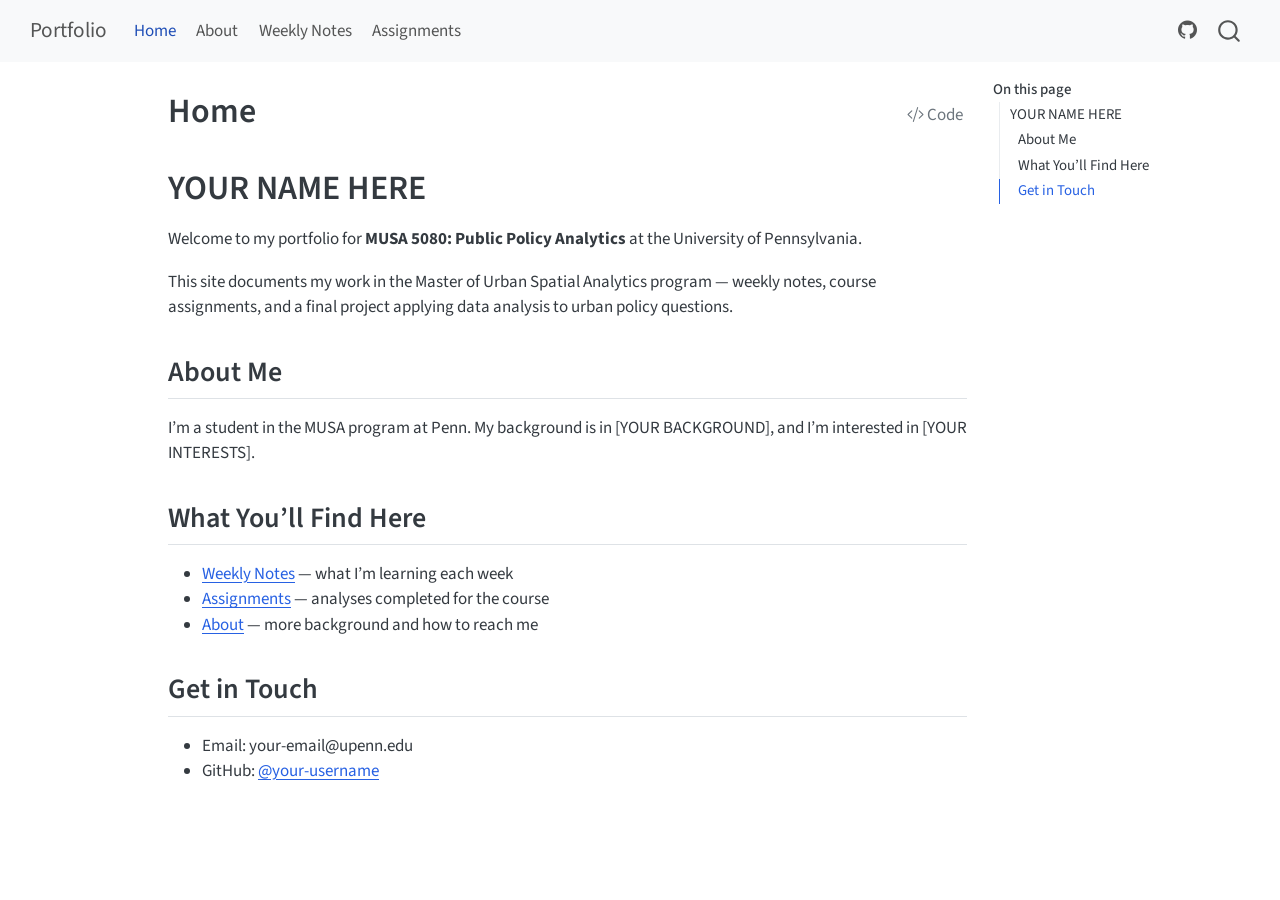
==== docs/index.html @ 6384d020 "Initial commit" ====
<!DOCTYPE html>
<html xmlns="http://www.w3.org/1999/xhtml" lang="en" xml:lang="en"><head>

<meta charset="utf-8">
<meta name="generator" content="quarto-1.6.42">

<meta name="viewport" content="width=device-width, initial-scale=1.0, user-scalable=yes">


<title>Home – YOUR NAME HERE - MUSA 5080 Portfolio</title>
<style>
code{white-space: pre-wrap;}
span.smallcaps{font-variant: small-caps;}
div.columns{display: flex; gap: min(4vw, 1.5em);}
div.column{flex: auto; overflow-x: auto;}
div.hanging-indent{margin-left: 1.5em; text-indent: -1.5em;}
ul.task-list{list-style: none;}
ul.task-list li input[type="checkbox"] {
  width: 0.8em;
  margin: 0 0.8em 0.2em -1em; /* quarto-specific, see https://github.com/quarto-dev/quarto-cli/issues/4556 */ 
  vertical-align: middle;
}
/* CSS for syntax highlighting */
pre > code.sourceCode { white-space: pre; position: relative; }
pre > code.sourceCode > span { line-height: 1.25; }
pre > code.sourceCode > span:empty { height: 1.2em; }
.sourceCode { overflow: visible; }
code.sourceCode > span { color: inherit; text-decoration: inherit; }
div.sourceCode { margin: 1em 0; }
pre.sourceCode { margin: 0; }
@media screen {
div.sourceCode { overflow: auto; }
}
@media print {
pre > code.sourceCode { white-space: pre-wrap; }
pre > code.sourceCode > span { display: inline-block; text-indent: -5em; padding-left: 5em; }
}
pre.numberSource code
  { counter-reset: source-line 0; }
pre.numberSource code > span
  { position: relative; left: -4em; counter-increment: source-line; }
pre.numberSource code > span > a:first-child::before
  { content: counter(source-line);
    position: relative; left: -1em; text-align: right; vertical-align: baseline;
    border: none; display: inline-block;
    -webkit-touch-callout: none; -webkit-user-select: none;
    -khtml-user-select: none; -moz-user-select: none;
    -ms-user-select: none; user-select: none;
    padding: 0 4px; width: 4em;
  }
pre.numberSource { margin-left: 3em;  padding-left: 4px; }
div.sourceCode
  {   }
@media screen {
pre > code.sourceCode > span > a:first-child::before { text-decoration: underline; }
}
</style>


<script src="site_libs/quarto-nav/quarto-nav.js"></script>
<script src="site_libs/quarto-nav/headroom.min.js"></script>
<script src="site_libs/clipboard/clipboard.min.js"></script>
<script src="site_libs/quarto-search/autocomplete.umd.js"></script>
<script src="site_libs/quarto-search/fuse.min.js"></script>
<script src="site_libs/quarto-search/quarto-search.js"></script>
<meta name="quarto:offset" content="./">
<script src="site_libs/quarto-html/quarto.js"></script>
<script src="site_libs/quarto-html/popper.min.js"></script>
<script src="site_libs/quarto-html/tippy.umd.min.js"></script>
<script src="site_libs/quarto-html/anchor.min.js"></script>
<link href="site_libs/quarto-html/tippy.css" rel="stylesheet">
<link href="site_libs/quarto-html/quarto-syntax-highlighting-2f5df379a58b258e96c21c0638c20c03.css" rel="stylesheet" id="quarto-text-highlighting-styles">
<script src="site_libs/bootstrap/bootstrap.min.js"></script>
<link href="site_libs/bootstrap/bootstrap-icons.css" rel="stylesheet">
<link href="site_libs/bootstrap/bootstrap-6bd9cfa162949bde0a231f530c97869d.min.css" rel="stylesheet" append-hash="true" id="quarto-bootstrap" data-mode="light">
<script id="quarto-search-options" type="application/json">{
  "location": "navbar",
  "copy-button": false,
  "collapse-after": 3,
  "panel-placement": "end",
  "type": "overlay",
  "limit": 50,
  "keyboard-shortcut": [
    "f",
    "/",
    "s"
  ],
  "show-item-context": false,
  "language": {
    "search-no-results-text": "No results",
    "search-matching-documents-text": "matching documents",
    "search-copy-link-title": "Copy link to search",
    "search-hide-matches-text": "Hide additional matches",
    "search-more-match-text": "more match in this document",
    "search-more-matches-text": "more matches in this document",
    "search-clear-button-title": "Clear",
    "search-text-placeholder": "",
    "search-detached-cancel-button-title": "Cancel",
    "search-submit-button-title": "Submit",
    "search-label": "Search"
  }
}</script>


</head>

<body class="nav-fixed">

<div id="quarto-search-results"></div>
  <header id="quarto-header" class="headroom fixed-top">
    <nav class="navbar navbar-expand-lg " data-bs-theme="dark">
      <div class="navbar-container container-fluid">
      <div class="navbar-brand-container mx-auto">
    <a class="navbar-brand" href="./index.html">
    <span class="navbar-title">Portfolio</span>
    </a>
  </div>
            <div id="quarto-search" class="" title="Search"></div>
          <button class="navbar-toggler" type="button" data-bs-toggle="collapse" data-bs-target="#navbarCollapse" aria-controls="navbarCollapse" role="menu" aria-expanded="false" aria-label="Toggle navigation" onclick="if (window.quartoToggleHeadroom) { window.quartoToggleHeadroom(); }">
  <span class="navbar-toggler-icon"></span>
</button>
          <div class="collapse navbar-collapse" id="navbarCollapse">
            <ul class="navbar-nav navbar-nav-scroll me-auto">
  <li class="nav-item">
    <a class="nav-link active" href="./index.html" aria-current="page"> 
<span class="menu-text">Home</span></a>
  </li>  
  <li class="nav-item">
    <a class="nav-link" href="./about.html"> 
<span class="menu-text">About</span></a>
  </li>  
  <li class="nav-item">
    <a class="nav-link" href="./weekly-notes/index.html"> 
<span class="menu-text">Weekly Notes</span></a>
  </li>  
  <li class="nav-item">
    <a class="nav-link" href="./assignments/index.html"> 
<span class="menu-text">Assignments</span></a>
  </li>  
</ul>
            <ul class="navbar-nav navbar-nav-scroll ms-auto">
  <li class="nav-item compact">
    <a class="nav-link" href="https://github.com/YOUR-USERNAME-HERE/MUSA-5080-portfolio"> <i class="bi bi-github" role="img">
</i> 
<span class="menu-text"></span></a>
  </li>  
</ul>
          </div> <!-- /navcollapse -->
            <div class="quarto-navbar-tools">
</div>
      </div> <!-- /container-fluid -->
    </nav>
</header>
<!-- content -->
<div id="quarto-content" class="quarto-container page-columns page-rows-contents page-layout-article page-navbar">
<!-- sidebar -->
<!-- margin-sidebar -->
    <div id="quarto-margin-sidebar" class="sidebar margin-sidebar">
        <nav id="TOC" role="doc-toc" class="toc-active">
    <h2 id="toc-title">On this page</h2>
   
  <ul>
  <li><a href="#welcome" id="toc-welcome" class="nav-link active" data-scroll-target="#welcome">YOUR NAME HERE</a>
  <ul class="collapse">
  <li><a href="#about-me" id="toc-about-me" class="nav-link" data-scroll-target="#about-me">About Me</a></li>
  <li><a href="#what-youll-find-here" id="toc-what-youll-find-here" class="nav-link" data-scroll-target="#what-youll-find-here">What You’ll Find Here</a></li>
  <li><a href="#get-in-touch" id="toc-get-in-touch" class="nav-link" data-scroll-target="#get-in-touch">Get in Touch</a></li>
  </ul></li>
  </ul>
</nav>
    </div>
<!-- main -->
<main class="content" id="quarto-document-content">

<header id="title-block-header" class="quarto-title-block default">
<div class="quarto-title">
<div class="quarto-title-block"><div><h1 class="title">Home</h1><button type="button" class="btn code-tools-button" id="quarto-code-tools-source"><i class="bi"></i> Code</button></div></div>
</div>



<div class="quarto-title-meta">

    
  
    
  </div>
  


</header>


<section id="welcome" class="level1">
<h1>YOUR NAME HERE</h1>
<!-- CHANGE THIS: replace with your own name above -->
<p>Welcome to my portfolio for <strong>MUSA 5080: Public Policy Analytics</strong> at the University of Pennsylvania.</p>
<p>This site documents my work in the Master of Urban Spatial Analytics program — weekly notes, course assignments, and a final project applying data analysis to urban policy questions.</p>
<section id="about-me" class="level2">
<h2 class="anchored" data-anchor-id="about-me">About Me</h2>
<!-- CHANGE THIS: two or three sentences about yourself -->
<p>I’m a student in the MUSA program at Penn. My background is in [YOUR BACKGROUND], and I’m interested in [YOUR INTERESTS].</p>
</section>
<section id="what-youll-find-here" class="level2">
<h2 class="anchored" data-anchor-id="what-youll-find-here">What You’ll Find Here</h2>
<ul>
<li><strong><a href="./weekly-notes/index.html">Weekly Notes</a></strong> — what I’m learning each week</li>
<li><strong><a href="./assignments/index.html">Assignments</a></strong> — analyses completed for the course</li>
<li><strong><a href="./about.html">About</a></strong> — more background and how to reach me</li>
</ul>
</section>
<section id="get-in-touch" class="level2">
<h2 class="anchored" data-anchor-id="get-in-touch">Get in Touch</h2>
<!-- CHANGE THIS -->
<ul>
<li>Email: your-email@upenn.edu</li>
<li>GitHub: <a href="https://github.com/your-username"><span class="citation" data-cites="your-username">@your-username</span></a></li>
</ul>


<!-- -->

</section>
</section>

</main> <!-- /main -->
<script id="quarto-html-after-body" type="application/javascript">
window.document.addEventListener("DOMContentLoaded", function (event) {
  const toggleBodyColorMode = (bsSheetEl) => {
    const mode = bsSheetEl.getAttribute("data-mode");
    const bodyEl = window.document.querySelector("body");
    if (mode === "dark") {
      bodyEl.classList.add("quarto-dark");
      bodyEl.classList.remove("quarto-light");
    } else {
      bodyEl.classList.add("quarto-light");
      bodyEl.classList.remove("quarto-dark");
    }
  }
  const toggleBodyColorPrimary = () => {
    const bsSheetEl = window.document.querySelector("link#quarto-bootstrap");
    if (bsSheetEl) {
      toggleBodyColorMode(bsSheetEl);
    }
  }
  toggleBodyColorPrimary();  
  const icon = "";
  const anchorJS = new window.AnchorJS();
  anchorJS.options = {
    placement: 'right',
    icon: icon
  };
  anchorJS.add('.anchored');
  const isCodeAnnotation = (el) => {
    for (const clz of el.classList) {
      if (clz.startsWith('code-annotation-')) {                     
        return true;
      }
    }
    return false;
  }
  const onCopySuccess = function(e) {
    // button target
    const button = e.trigger;
    // don't keep focus
    button.blur();
    // flash "checked"
    button.classList.add('code-copy-button-checked');
    var currentTitle = button.getAttribute("title");
    button.setAttribute("title", "Copied!");
    let tooltip;
    if (window.bootstrap) {
      button.setAttribute("data-bs-toggle", "tooltip");
      button.setAttribute("data-bs-placement", "left");
      button.setAttribute("data-bs-title", "Copied!");
      tooltip = new bootstrap.Tooltip(button, 
        { trigger: "manual", 
          customClass: "code-copy-button-tooltip",
          offset: [0, -8]});
      tooltip.show();    
    }
    setTimeout(function() {
      if (tooltip) {
        tooltip.hide();
        button.removeAttribute("data-bs-title");
        button.removeAttribute("data-bs-toggle");
        button.removeAttribute("data-bs-placement");
      }
      button.setAttribute("title", currentTitle);
      button.classList.remove('code-copy-button-checked');
    }, 1000);
    // clear code selection
    e.clearSelection();
  }
  const getTextToCopy = function(trigger) {
      const codeEl = trigger.previousElementSibling.cloneNode(true);
      for (const childEl of codeEl.children) {
        if (isCodeAnnotation(childEl)) {
          childEl.remove();
        }
      }
      return codeEl.innerText;
  }
  const clipboard = new window.ClipboardJS('.code-copy-button:not([data-in-quarto-modal])', {
    text: getTextToCopy
  });
  clipboard.on('success', onCopySuccess);
  if (window.document.getElementById('quarto-embedded-source-code-modal')) {
    const clipboardModal = new window.ClipboardJS('.code-copy-button[data-in-quarto-modal]', {
      text: getTextToCopy,
      container: window.document.getElementById('quarto-embedded-source-code-modal')
    });
    clipboardModal.on('success', onCopySuccess);
  }
  const viewSource = window.document.getElementById('quarto-view-source') ||
                     window.document.getElementById('quarto-code-tools-source');
  if (viewSource) {
    const sourceUrl = viewSource.getAttribute("data-quarto-source-url");
    viewSource.addEventListener("click", function(e) {
      if (sourceUrl) {
        // rstudio viewer pane
        if (/\bcapabilities=\b/.test(window.location)) {
          window.open(sourceUrl);
        } else {
          window.location.href = sourceUrl;
        }
      } else {
        const modal = new bootstrap.Modal(document.getElementById('quarto-embedded-source-code-modal'));
        modal.show();
      }
      return false;
    });
  }
  function toggleCodeHandler(show) {
    return function(e) {
      const detailsSrc = window.document.querySelectorAll(".cell > details > .sourceCode");
      for (let i=0; i<detailsSrc.length; i++) {
        const details = detailsSrc[i].parentElement;
        if (show) {
          details.open = true;
        } else {
          details.removeAttribute("open");
        }
      }
      const cellCodeDivs = window.document.querySelectorAll(".cell > .sourceCode");
      const fromCls = show ? "hidden" : "unhidden";
      const toCls = show ? "unhidden" : "hidden";
      for (let i=0; i<cellCodeDivs.length; i++) {
        const codeDiv = cellCodeDivs[i];
        if (codeDiv.classList.contains(fromCls)) {
          codeDiv.classList.remove(fromCls);
          codeDiv.classList.add(toCls);
        } 
      }
      return false;
    }
  }
  const hideAllCode = window.document.getElementById("quarto-hide-all-code");
  if (hideAllCode) {
    hideAllCode.addEventListener("click", toggleCodeHandler(false));
  }
  const showAllCode = window.document.getElementById("quarto-show-all-code");
  if (showAllCode) {
    showAllCode.addEventListener("click", toggleCodeHandler(true));
  }
    var localhostRegex = new RegExp(/^(?:http|https):\/\/localhost\:?[0-9]*\//);
    var mailtoRegex = new RegExp(/^mailto:/);
      var filterRegex = new RegExp('/' + window.location.host + '/');
    var isInternal = (href) => {
        return filterRegex.test(href) || localhostRegex.test(href) || mailtoRegex.test(href);
    }
    // Inspect non-navigation links and adorn them if external
 	var links = window.document.querySelectorAll('a[href]:not(.nav-link):not(.navbar-brand):not(.toc-action):not(.sidebar-link):not(.sidebar-item-toggle):not(.pagination-link):not(.no-external):not([aria-hidden]):not(.dropdown-item):not(.quarto-navigation-tool):not(.about-link)');
    for (var i=0; i<links.length; i++) {
      const link = links[i];
      if (!isInternal(link.href)) {
        // undo the damage that might have been done by quarto-nav.js in the case of
        // links that we want to consider external
        if (link.dataset.originalHref !== undefined) {
          link.href = link.dataset.originalHref;
        }
      }
    }
  function tippyHover(el, contentFn, onTriggerFn, onUntriggerFn) {
    const config = {
      allowHTML: true,
      maxWidth: 500,
      delay: 100,
      arrow: false,
      appendTo: function(el) {
          return el.parentElement;
      },
      interactive: true,
      interactiveBorder: 10,
      theme: 'quarto',
      placement: 'bottom-start',
    };
    if (contentFn) {
      config.content = contentFn;
    }
    if (onTriggerFn) {
      config.onTrigger = onTriggerFn;
    }
    if (onUntriggerFn) {
      config.onUntrigger = onUntriggerFn;
    }
    window.tippy(el, config); 
  }
  const noterefs = window.document.querySelectorAll('a[role="doc-noteref"]');
  for (var i=0; i<noterefs.length; i++) {
    const ref = noterefs[i];
    tippyHover(ref, function() {
      // use id or data attribute instead here
      let href = ref.getAttribute('data-footnote-href') || ref.getAttribute('href');
      try { href = new URL(href).hash; } catch {}
      const id = href.replace(/^#\/?/, "");
      const note = window.document.getElementById(id);
      if (note) {
        return note.innerHTML;
      } else {
        return "";
      }
    });
  }
  const xrefs = window.document.querySelectorAll('a.quarto-xref');
  const processXRef = (id, note) => {
    // Strip column container classes
    const stripColumnClz = (el) => {
      el.classList.remove("page-full", "page-columns");
      if (el.children) {
        for (const child of el.children) {
          stripColumnClz(child);
        }
      }
    }
    stripColumnClz(note)
    if (id === null || id.startsWith('sec-')) {
      // Special case sections, only their first couple elements
      const container = document.createElement("div");
      if (note.children && note.children.length > 2) {
        container.appendChild(note.children[0].cloneNode(true));
        for (let i = 1; i < note.children.length; i++) {
          const child = note.children[i];
          if (child.tagName === "P" && child.innerText === "") {
            continue;
          } else {
            container.appendChild(child.cloneNode(true));
            break;
          }
        }
        if (window.Quarto?.typesetMath) {
          window.Quarto.typesetMath(container);
        }
        return container.innerHTML
      } else {
        if (window.Quarto?.typesetMath) {
          window.Quarto.typesetMath(note);
        }
        return note.innerHTML;
      }
    } else {
      // Remove any anchor links if they are present
      const anchorLink = note.querySelector('a.anchorjs-link');
      if (anchorLink) {
        anchorLink.remove();
      }
      if (window.Quarto?.typesetMath) {
        window.Quarto.typesetMath(note);
      }
      if (note.classList.contains("callout")) {
        return note.outerHTML;
      } else {
        return note.innerHTML;
      }
    }
  }
  for (var i=0; i<xrefs.length; i++) {
    const xref = xrefs[i];
    tippyHover(xref, undefined, function(instance) {
      instance.disable();
      let url = xref.getAttribute('href');
      let hash = undefined; 
      if (url.startsWith('#')) {
        hash = url;
      } else {
        try { hash = new URL(url).hash; } catch {}
      }
      if (hash) {
        const id = hash.replace(/^#\/?/, "");
        const note = window.document.getElementById(id);
        if (note !== null) {
          try {
            const html = processXRef(id, note.cloneNode(true));
            instance.setContent(html);
          } finally {
            instance.enable();
            instance.show();
          }
        } else {
          // See if we can fetch this
          fetch(url.split('#')[0])
          .then(res => res.text())
          .then(html => {
            const parser = new DOMParser();
            const htmlDoc = parser.parseFromString(html, "text/html");
            const note = htmlDoc.getElementById(id);
            if (note !== null) {
              const html = processXRef(id, note);
              instance.setContent(html);
            } 
          }).finally(() => {
            instance.enable();
            instance.show();
          });
        }
      } else {
        // See if we can fetch a full url (with no hash to target)
        // This is a special case and we should probably do some content thinning / targeting
        fetch(url)
        .then(res => res.text())
        .then(html => {
          const parser = new DOMParser();
          const htmlDoc = parser.parseFromString(html, "text/html");
          const note = htmlDoc.querySelector('main.content');
          if (note !== null) {
            // This should only happen for chapter cross references
            // (since there is no id in the URL)
            // remove the first header
            if (note.children.length > 0 && note.children[0].tagName === "HEADER") {
              note.children[0].remove();
            }
            const html = processXRef(null, note);
            instance.setContent(html);
          } 
        }).finally(() => {
          instance.enable();
          instance.show();
        });
      }
    }, function(instance) {
    });
  }
      let selectedAnnoteEl;
      const selectorForAnnotation = ( cell, annotation) => {
        let cellAttr = 'data-code-cell="' + cell + '"';
        let lineAttr = 'data-code-annotation="' +  annotation + '"';
        const selector = 'span[' + cellAttr + '][' + lineAttr + ']';
        return selector;
      }
      const selectCodeLines = (annoteEl) => {
        const doc = window.document;
        const targetCell = annoteEl.getAttribute("data-target-cell");
        const targetAnnotation = annoteEl.getAttribute("data-target-annotation");
        const annoteSpan = window.document.querySelector(selectorForAnnotation(targetCell, targetAnnotation));
        const lines = annoteSpan.getAttribute("data-code-lines").split(",");
        const lineIds = lines.map((line) => {
          return targetCell + "-" + line;
        })
        let top = null;
        let height = null;
        let parent = null;
        if (lineIds.length > 0) {
            //compute the position of the single el (top and bottom and make a div)
            const el = window.document.getElementById(lineIds[0]);
            top = el.offsetTop;
            height = el.offsetHeight;
            parent = el.parentElement.parentElement;
          if (lineIds.length > 1) {
            const lastEl = window.document.getElementById(lineIds[lineIds.length - 1]);
            const bottom = lastEl.offsetTop + lastEl.offsetHeight;
            height = bottom - top;
          }
          if (top !== null && height !== null && parent !== null) {
            // cook up a div (if necessary) and position it 
            let div = window.document.getElementById("code-annotation-line-highlight");
            if (div === null) {
              div = window.document.createElement("div");
              div.setAttribute("id", "code-annotation-line-highlight");
              div.style.position = 'absolute';
              parent.appendChild(div);
            }
            div.style.top = top - 2 + "px";
            div.style.height = height + 4 + "px";
            div.style.left = 0;
            let gutterDiv = window.document.getElementById("code-annotation-line-highlight-gutter");
            if (gutterDiv === null) {
              gutterDiv = window.document.createElement("div");
              gutterDiv.setAttribute("id", "code-annotation-line-highlight-gutter");
              gutterDiv.style.position = 'absolute';
              const codeCell = window.document.getElementById(targetCell);
              const gutter = codeCell.querySelector('.code-annotation-gutter');
              gutter.appendChild(gutterDiv);
            }
            gutterDiv.style.top = top - 2 + "px";
            gutterDiv.style.height = height + 4 + "px";
          }
          selectedAnnoteEl = annoteEl;
        }
      };
      const unselectCodeLines = () => {
        const elementsIds = ["code-annotation-line-highlight", "code-annotation-line-highlight-gutter"];
        elementsIds.forEach((elId) => {
          const div = window.document.getElementById(elId);
          if (div) {
            div.remove();
          }
        });
        selectedAnnoteEl = undefined;
      };
        // Handle positioning of the toggle
    window.addEventListener(
      "resize",
      throttle(() => {
        elRect = undefined;
        if (selectedAnnoteEl) {
          selectCodeLines(selectedAnnoteEl);
        }
      }, 10)
    );
    function throttle(fn, ms) {
    let throttle = false;
    let timer;
      return (...args) => {
        if(!throttle) { // first call gets through
            fn.apply(this, args);
            throttle = true;
        } else { // all the others get throttled
            if(timer) clearTimeout(timer); // cancel #2
            timer = setTimeout(() => {
              fn.apply(this, args);
              timer = throttle = false;
            }, ms);
        }
      };
    }
      // Attach click handler to the DT
      const annoteDls = window.document.querySelectorAll('dt[data-target-cell]');
      for (const annoteDlNode of annoteDls) {
        annoteDlNode.addEventListener('click', (event) => {
          const clickedEl = event.target;
          if (clickedEl !== selectedAnnoteEl) {
            unselectCodeLines();
            const activeEl = window.document.querySelector('dt[data-target-cell].code-annotation-active');
            if (activeEl) {
              activeEl.classList.remove('code-annotation-active');
            }
            selectCodeLines(clickedEl);
            clickedEl.classList.add('code-annotation-active');
          } else {
            // Unselect the line
            unselectCodeLines();
            clickedEl.classList.remove('code-annotation-active');
          }
        });
      }
  const findCites = (el) => {
    const parentEl = el.parentElement;
    if (parentEl) {
      const cites = parentEl.dataset.cites;
      if (cites) {
        return {
          el,
          cites: cites.split(' ')
        };
      } else {
        return findCites(el.parentElement)
      }
    } else {
      return undefined;
    }
  };
  var bibliorefs = window.document.querySelectorAll('a[role="doc-biblioref"]');
  for (var i=0; i<bibliorefs.length; i++) {
    const ref = bibliorefs[i];
    const citeInfo = findCites(ref);
    if (citeInfo) {
      tippyHover(citeInfo.el, function() {
        var popup = window.document.createElement('div');
        citeInfo.cites.forEach(function(cite) {
          var citeDiv = window.document.createElement('div');
          citeDiv.classList.add('hanging-indent');
          citeDiv.classList.add('csl-entry');
          var biblioDiv = window.document.getElementById('ref-' + cite);
          if (biblioDiv) {
            citeDiv.innerHTML = biblioDiv.innerHTML;
          }
          popup.appendChild(citeDiv);
        });
        return popup.innerHTML;
      });
    }
  }
});
</script><div class="modal fade" id="quarto-embedded-source-code-modal" tabindex="-1" aria-labelledby="quarto-embedded-source-code-modal-label" aria-hidden="true"><div class="modal-dialog modal-dialog-scrollable"><div class="modal-content"><div class="modal-header"><h5 class="modal-title" id="quarto-embedded-source-code-modal-label">Source Code</h5><button class="btn-close" data-bs-dismiss="modal"></button></div><div class="modal-body"><div class="">
<div class="sourceCode" id="cb1" data-shortcodes="false"><pre class="sourceCode markdown code-with-copy"><code class="sourceCode markdown"><span id="cb1-1"><a href="#cb1-1" aria-hidden="true" tabindex="-1"></a><span class="co">---</span></span>
<span id="cb1-2"><a href="#cb1-2" aria-hidden="true" tabindex="-1"></a><span class="an">title:</span><span class="co"> "Home"</span></span>
<span id="cb1-3"><a href="#cb1-3" aria-hidden="true" tabindex="-1"></a><span class="co">---</span></span>
<span id="cb1-4"><a href="#cb1-4" aria-hidden="true" tabindex="-1"></a></span>
<span id="cb1-5"><a href="#cb1-5" aria-hidden="true" tabindex="-1"></a><span class="fu"># YOUR NAME HERE {#welcome}</span></span>
<span id="cb1-6"><a href="#cb1-6" aria-hidden="true" tabindex="-1"></a></span>
<span id="cb1-7"><a href="#cb1-7" aria-hidden="true" tabindex="-1"></a><span class="co">&lt;!-- CHANGE THIS: replace with your own name above --&gt;</span></span>
<span id="cb1-8"><a href="#cb1-8" aria-hidden="true" tabindex="-1"></a></span>
<span id="cb1-9"><a href="#cb1-9" aria-hidden="true" tabindex="-1"></a>Welcome to my portfolio for **MUSA 5080: Public Policy Analytics** at the</span>
<span id="cb1-10"><a href="#cb1-10" aria-hidden="true" tabindex="-1"></a>University of Pennsylvania.</span>
<span id="cb1-11"><a href="#cb1-11" aria-hidden="true" tabindex="-1"></a></span>
<span id="cb1-12"><a href="#cb1-12" aria-hidden="true" tabindex="-1"></a>This site documents my work in the Master of Urban Spatial Analytics program —</span>
<span id="cb1-13"><a href="#cb1-13" aria-hidden="true" tabindex="-1"></a>weekly notes, course assignments, and a final project applying data analysis to</span>
<span id="cb1-14"><a href="#cb1-14" aria-hidden="true" tabindex="-1"></a>urban policy questions.</span>
<span id="cb1-15"><a href="#cb1-15" aria-hidden="true" tabindex="-1"></a></span>
<span id="cb1-16"><a href="#cb1-16" aria-hidden="true" tabindex="-1"></a><span class="fu">## About Me</span></span>
<span id="cb1-17"><a href="#cb1-17" aria-hidden="true" tabindex="-1"></a></span>
<span id="cb1-18"><a href="#cb1-18" aria-hidden="true" tabindex="-1"></a><span class="co">&lt;!-- CHANGE THIS: two or three sentences about yourself --&gt;</span></span>
<span id="cb1-19"><a href="#cb1-19" aria-hidden="true" tabindex="-1"></a></span>
<span id="cb1-20"><a href="#cb1-20" aria-hidden="true" tabindex="-1"></a>I'm a student in the MUSA program at Penn. My background is in</span>
<span id="cb1-21"><a href="#cb1-21" aria-hidden="true" tabindex="-1"></a><span class="co">[</span><span class="ot">YOUR BACKGROUND</span><span class="co">]</span>, and I'm interested in <span class="co">[</span><span class="ot">YOUR INTERESTS</span><span class="co">]</span>.</span>
<span id="cb1-22"><a href="#cb1-22" aria-hidden="true" tabindex="-1"></a></span>
<span id="cb1-23"><a href="#cb1-23" aria-hidden="true" tabindex="-1"></a><span class="fu">## What You'll Find Here</span></span>
<span id="cb1-24"><a href="#cb1-24" aria-hidden="true" tabindex="-1"></a></span>
<span id="cb1-25"><a href="#cb1-25" aria-hidden="true" tabindex="-1"></a><span class="ss">- </span>**[Weekly Notes](weekly-notes/index.qmd)** — what I'm learning each week</span>
<span id="cb1-26"><a href="#cb1-26" aria-hidden="true" tabindex="-1"></a><span class="ss">- </span>**[Assignments](assignments/index.qmd)** — analyses completed for the course</span>
<span id="cb1-27"><a href="#cb1-27" aria-hidden="true" tabindex="-1"></a><span class="ss">- </span>**[About](about.qmd)** — more background and how to reach me</span>
<span id="cb1-28"><a href="#cb1-28" aria-hidden="true" tabindex="-1"></a></span>
<span id="cb1-29"><a href="#cb1-29" aria-hidden="true" tabindex="-1"></a><span class="fu">## Get in Touch</span></span>
<span id="cb1-30"><a href="#cb1-30" aria-hidden="true" tabindex="-1"></a></span>
<span id="cb1-31"><a href="#cb1-31" aria-hidden="true" tabindex="-1"></a><span class="co">&lt;!-- CHANGE THIS --&gt;</span></span>
<span id="cb1-32"><a href="#cb1-32" aria-hidden="true" tabindex="-1"></a></span>
<span id="cb1-33"><a href="#cb1-33" aria-hidden="true" tabindex="-1"></a><span class="ss">- </span>Email: your-email@upenn.edu</span>
<span id="cb1-34"><a href="#cb1-34" aria-hidden="true" tabindex="-1"></a><span class="ss">- </span>GitHub: <span class="co">[</span><span class="ot">@your-username</span><span class="co">](https://github.com/your-username)</span></span></code><button title="Copy to Clipboard" class="code-copy-button" data-in-quarto-modal=""><i class="bi"></i></button></pre></div>
</div></div></div></div></div>
</div> <!-- /content -->




</body></html>
---- docs/site_libs/quarto-html/tippy.css ----
.tippy-box[data-animation=fade][data-state=hidden]{opacity:0}[data-tippy-root]{max-width:calc(100vw - 10px)}.tippy-box{position:relative;background-color:#333;color:#fff;border-radius:4px;font-size:14px;line-height:1.4;white-space:normal;outline:0;transition-property:transform,visibility,opacity}.tippy-box[data-placement^=top]>.tippy-arrow{bottom:0}.tippy-box[data-placement^=top]>.tippy-arrow:before{bottom:-7px;left:0;border-width:8px 8px 0;border-top-color:initial;transform-origin:center top}.tippy-box[data-placement^=bottom]>.tippy-arrow{top:0}.tippy-box[data-placement^=bottom]>.tippy-arrow:before{top:-7px;left:0;border-width:0 8px 8px;border-bottom-color:initial;transform-origin:center bottom}.tippy-box[data-placement^=left]>.tippy-arrow{right:0}.tippy-box[data-placement^=left]>.tippy-arrow:before{border-width:8px 0 8px 8px;border-left-color:initial;right:-7px;transform-origin:center left}.tippy-box[data-placement^=right]>.tippy-arrow{left:0}.tippy-box[data-placement^=right]>.tippy-arrow:before{left:-7px;border-width:8px 8px 8px 0;border-right-color:initial;transform-origin:center right}.tippy-box[data-inertia][data-state=visible]{transition-timing-function:cubic-bezier(.54,1.5,.38,1.11)}.tippy-arrow{width:16px;height:16px;color:#333}.tippy-arrow:before{content:"";position:absolute;border-color:transparent;border-style:solid}.tippy-content{position:relative;padding:5px 9px;z-index:1}
---- docs/site_libs/quarto-html/quarto-syntax-highlighting-2f5df379a58b258e96c21c0638c20c03.css ----
/* quarto syntax highlight colors */
:root {
  --quarto-hl-ot-color: #003B4F;
  --quarto-hl-at-color: #657422;
  --quarto-hl-ss-color: #20794D;
  --quarto-hl-an-color: #5E5E5E;
  --quarto-hl-fu-color: #4758AB;
  --quarto-hl-st-color: #20794D;
  --quarto-hl-cf-color: #003B4F;
  --quarto-hl-op-color: #5E5E5E;
  --quarto-hl-er-color: #AD0000;
  --quarto-hl-bn-color: #AD0000;
  --quarto-hl-al-color: #AD0000;
  --quarto-hl-va-color: #111111;
  --quarto-hl-bu-color: inherit;
  --quarto-hl-ex-color: inherit;
  --quarto-hl-pp-color: #AD0000;
  --quarto-hl-in-color: #5E5E5E;
  --quarto-hl-vs-color: #20794D;
  --quarto-hl-wa-color: #5E5E5E;
  --quarto-hl-do-color: #5E5E5E;
  --quarto-hl-im-color: #00769E;
  --quarto-hl-ch-color: #20794D;
  --quarto-hl-dt-color: #AD0000;
  --quarto-hl-fl-color: #AD0000;
  --quarto-hl-co-color: #5E5E5E;
  --quarto-hl-cv-color: #5E5E5E;
  --quarto-hl-cn-color: #8f5902;
  --quarto-hl-sc-color: #5E5E5E;
  --quarto-hl-dv-color: #AD0000;
  --quarto-hl-kw-color: #003B4F;
}

/* other quarto variables */
:root {
  --quarto-font-monospace: SFMono-Regular, Menlo, Monaco, Consolas, "Liberation Mono", "Courier New", monospace;
}

pre > code.sourceCode > span {
  color: #003B4F;
}

code span {
  color: #003B4F;
}

code.sourceCode > span {
  color: #003B4F;
}

div.sourceCode,
div.sourceCode pre.sourceCode {
  color: #003B4F;
}

code span.ot {
  color: #003B4F;
  font-style: inherit;
}

code span.at {
  color: #657422;
  font-style: inherit;
}

code span.ss {
  color: #20794D;
  font-style: inherit;
}

code span.an {
  color: #5E5E5E;
  font-style: inherit;
}

code span.fu {
  color: #4758AB;
  font-style: inherit;
}

code span.st {
  color: #20794D;
  font-style: inherit;
}

code span.cf {
  color: #003B4F;
  font-weight: bold;
  font-style: inherit;
}

code span.op {
  color: #5E5E5E;
  font-style: inherit;
}

code span.er {
  color: #AD0000;
  font-style: inherit;
}

code span.bn {
  color: #AD0000;
  font-style: inherit;
}

code span.al {
  color: #AD0000;
  font-style: inherit;
}

code span.va {
  color: #111111;
  font-style: inherit;
}

code span.bu {
  font-style: inherit;
}

code span.ex {
  font-style: inherit;
}

code span.pp {
  color: #AD0000;
  font-style: inherit;
}

code span.in {
  color: #5E5E5E;
  font-style: inherit;
}

code span.vs {
  color: #20794D;
  font-style: inherit;
}

code span.wa {
  color: #5E5E5E;
  font-style: italic;
}

code span.do {
  color: #5E5E5E;
  font-style: italic;
}

code span.im {
  color: #00769E;
  font-style: inherit;
}

code span.ch {
  color: #20794D;
  font-style: inherit;
}

code span.dt {
  color: #AD0000;
  font-style: inherit;
}

code span.fl {
  color: #AD0000;
  font-style: inherit;
}

code span.co {
  color: #5E5E5E;
  font-style: inherit;
}

code span.cv {
  color: #5E5E5E;
  font-style: italic;
}

code span.cn {
  color: #8f5902;
  font-style: inherit;
}

code span.sc {
  color: #5E5E5E;
  font-style: inherit;
}

code span.dv {
  color: #AD0000;
  font-style: inherit;
}

code span.kw {
  color: #003B4F;
  font-weight: bold;
  font-style: inherit;
}

.prevent-inlining {
  content: "</";
}

/*# sourceMappingURL=35eb38a806ee71ea6d2563be2308c832.css.map */
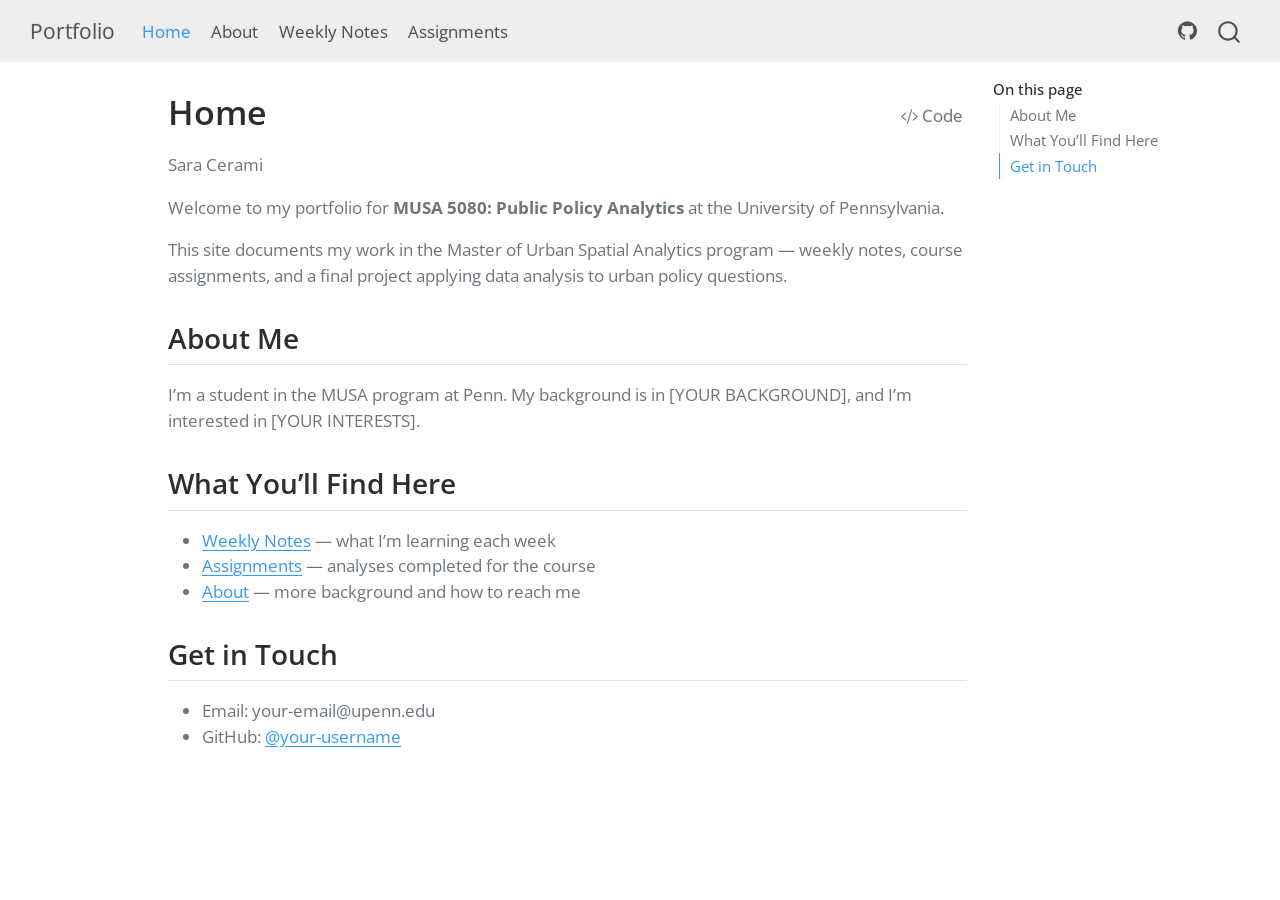
==== commit 60c6bb5b: "Portfolio" ====
--- a/docs/index.html
+++ b/docs/index.html
@@ -2,17 +2,23 @@
 <html xmlns="http://www.w3.org/1999/xhtml" lang="en" xml:lang="en"><head>
 
 <meta charset="utf-8">
-<meta name="generator" content="quarto-1.6.42">
+<meta name="generator" content="quarto-1.10.18">
 
 <meta name="viewport" content="width=device-width, initial-scale=1.0, user-scalable=yes">
 
 
-<title>Home – YOUR NAME HERE - MUSA 5080 Portfolio</title>
+<title>Home – Sara Cerami - MUSA 5080 Portfolio</title>
 <style>
-code{white-space: pre-wrap;}
+/* Default styles provided by pandoc.
+** See https://pandoc.org/MANUAL.html#variables-for-html for config info.
+*/
 span.smallcaps{font-variant: small-caps;}
-div.columns{display: flex; gap: min(4vw, 1.5em);}
-div.column{flex: auto; overflow-x: auto;}
+div.columns{display: flex; gap: 1.5em;}
+div.column{flex: auto;}
+@media screen {
+div.columns{gap: min(4vw, 1.5em);}
+div.column{overflow-x: auto;}
+}
 div.hanging-indent{margin-left: 1.5em; text-indent: -1.5em;}
 ul.task-list{list-style: none;}
 ul.task-list li input[type="checkbox"] {
@@ -21,8 +27,9 @@
   vertical-align: middle;
 }
 /* CSS for syntax highlighting */
+html { -webkit-text-size-adjust: 100%; }
 pre > code.sourceCode { white-space: pre; position: relative; }
-pre > code.sourceCode > span { line-height: 1.25; }
+pre > code.sourceCode > span { display: inline-block; line-height: 1.25; }
 pre > code.sourceCode > span:empty { height: 1.2em; }
 .sourceCode { overflow: visible; }
 code.sourceCode > span { color: inherit; text-decoration: inherit; }
@@ -33,7 +40,7 @@
 }
 @media print {
 pre > code.sourceCode { white-space: pre-wrap; }
-pre > code.sourceCode > span { display: inline-block; text-indent: -5em; padding-left: 5em; }
+pre > code.sourceCode > span { text-indent: -5em; padding-left: 5em; }
 }
 pre.numberSource code
   { counter-reset: source-line 0; }
@@ -64,15 +71,16 @@
 <script src="site_libs/quarto-search/fuse.min.js"></script>
 <script src="site_libs/quarto-search/quarto-search.js"></script>
 <meta name="quarto:offset" content="./">
-<script src="site_libs/quarto-html/quarto.js"></script>
+<script src="site_libs/quarto-html/quarto.js" type="module"></script>
+<script src="site_libs/quarto-html/tabsets/tabsets.js" type="module"></script>
 <script src="site_libs/quarto-html/popper.min.js"></script>
 <script src="site_libs/quarto-html/tippy.umd.min.js"></script>
 <script src="site_libs/quarto-html/anchor.min.js"></script>
 <link href="site_libs/quarto-html/tippy.css" rel="stylesheet">
-<link href="site_libs/quarto-html/quarto-syntax-highlighting-2f5df379a58b258e96c21c0638c20c03.css" rel="stylesheet" id="quarto-text-highlighting-styles">
+<link href="site_libs/quarto-html/quarto-syntax-highlighting-64a204ab8560d761af7679ceaba22944.css" rel="stylesheet" id="quarto-text-highlighting-styles">
 <script src="site_libs/bootstrap/bootstrap.min.js"></script>
 <link href="site_libs/bootstrap/bootstrap-icons.css" rel="stylesheet">
-<link href="site_libs/bootstrap/bootstrap-6bd9cfa162949bde0a231f530c97869d.min.css" rel="stylesheet" append-hash="true" id="quarto-bootstrap" data-mode="light">
+<link href="site_libs/bootstrap/bootstrap-f81935b6d812ff415bc7ff7953bb4342.min.css" rel="stylesheet" append-hash="true" id="quarto-bootstrap" data-mode="light">
 <script id="quarto-search-options" type="application/json">{
   "location": "navbar",
   "copy-button": false,
@@ -104,7 +112,7 @@
 
 </head>
 
-<body class="nav-fixed">
+<body class="nav-fixed quarto-light">
 
 <div id="quarto-search-results"></div>
   <header id="quarto-header" class="headroom fixed-top">
@@ -140,7 +148,7 @@
 </ul>
             <ul class="navbar-nav navbar-nav-scroll ms-auto">
   <li class="nav-item compact">
-    <a class="nav-link" href="https://github.com/YOUR-USERNAME-HERE/MUSA-5080-portfolio"> <i class="bi bi-github" role="img">
+    <a class="nav-link" href="https://github.com/saracerami/MUSA-5080-portfolio"> <i class="bi bi-github" role="img">
 </i> 
 <span class="menu-text"></span></a>
   </li>  
@@ -160,12 +168,9 @@
     <h2 id="toc-title">On this page</h2>
    
   <ul>
-  <li><a href="#welcome" id="toc-welcome" class="nav-link active" data-scroll-target="#welcome">YOUR NAME HERE</a>
-  <ul class="collapse">
-  <li><a href="#about-me" id="toc-about-me" class="nav-link" data-scroll-target="#about-me">About Me</a></li>
+  <li><a href="#about-me" id="toc-about-me" class="nav-link active" data-scroll-target="#about-me">About Me</a></li>
   <li><a href="#what-youll-find-here" id="toc-what-youll-find-here" class="nav-link" data-scroll-target="#what-youll-find-here">What You’ll Find Here</a></li>
   <li><a href="#get-in-touch" id="toc-get-in-touch" class="nav-link" data-scroll-target="#get-in-touch">Get in Touch</a></li>
-  </ul></li>
   </ul>
 </nav>
     </div>
@@ -191,9 +196,7 @@
 </header>
 
 
-<section id="welcome" class="level1">
-<h1>YOUR NAME HERE</h1>
-<!-- CHANGE THIS: replace with your own name above -->
+<p>Sara Cerami</p>
 <p>Welcome to my portfolio for <strong>MUSA 5080: Public Policy Analytics</strong> at the University of Pennsylvania.</p>
 <p>This site documents my work in the Master of Urban Spatial Analytics program — weekly notes, course assignments, and a final project applying data analysis to urban policy questions.</p>
 <section id="about-me" class="level2">
@@ -221,291 +224,297 @@
 <!-- -->
 
 </section>
-</section>
 
 </main> <!-- /main -->
 <script id="quarto-html-after-body" type="application/javascript">
-window.document.addEventListener("DOMContentLoaded", function (event) {
-  const toggleBodyColorMode = (bsSheetEl) => {
-    const mode = bsSheetEl.getAttribute("data-mode");
-    const bodyEl = window.document.querySelector("body");
-    if (mode === "dark") {
-      bodyEl.classList.add("quarto-dark");
-      bodyEl.classList.remove("quarto-light");
-    } else {
-      bodyEl.classList.add("quarto-light");
-      bodyEl.classList.remove("quarto-dark");
-    }
-  }
-  const toggleBodyColorPrimary = () => {
-    const bsSheetEl = window.document.querySelector("link#quarto-bootstrap");
-    if (bsSheetEl) {
-      toggleBodyColorMode(bsSheetEl);
-    }
-  }
-  toggleBodyColorPrimary();  
-  const icon = "";
-  const anchorJS = new window.AnchorJS();
-  anchorJS.options = {
-    placement: 'right',
-    icon: icon
-  };
-  anchorJS.add('.anchored');
-  const isCodeAnnotation = (el) => {
-    for (const clz of el.classList) {
-      if (clz.startsWith('code-annotation-')) {                     
-        return true;
-      }
-    }
-    return false;
-  }
-  const onCopySuccess = function(e) {
-    // button target
-    const button = e.trigger;
-    // don't keep focus
-    button.blur();
-    // flash "checked"
-    button.classList.add('code-copy-button-checked');
-    var currentTitle = button.getAttribute("title");
-    button.setAttribute("title", "Copied!");
-    let tooltip;
-    if (window.bootstrap) {
-      button.setAttribute("data-bs-toggle", "tooltip");
-      button.setAttribute("data-bs-placement", "left");
-      button.setAttribute("data-bs-title", "Copied!");
-      tooltip = new bootstrap.Tooltip(button, 
-        { trigger: "manual", 
-          customClass: "code-copy-button-tooltip",
-          offset: [0, -8]});
-      tooltip.show();    
-    }
-    setTimeout(function() {
-      if (tooltip) {
-        tooltip.hide();
-        button.removeAttribute("data-bs-title");
-        button.removeAttribute("data-bs-toggle");
-        button.removeAttribute("data-bs-placement");
-      }
-      button.setAttribute("title", currentTitle);
-      button.classList.remove('code-copy-button-checked');
-    }, 1000);
-    // clear code selection
-    e.clearSelection();
-  }
-  const getTextToCopy = function(trigger) {
-      const codeEl = trigger.previousElementSibling.cloneNode(true);
+  window.document.addEventListener("DOMContentLoaded", function (event) {
+    const icon = "";
+    const anchorJS = new window.AnchorJS();
+    anchorJS.options = {
+      placement: 'right',
+      icon: icon
+    };
+    anchorJS.add('.anchored');
+    const isCodeAnnotation = (el) => {
+      for (const clz of el.classList) {
+        if (clz.startsWith('code-annotation-')) {                     
+          return true;
+        }
+      }
+      return false;
+    }
+    const onCopySuccess = function(e) {
+      // button target
+      const button = e.trigger;
+      // don't keep focus
+      button.blur();
+      // flash "checked"
+      button.classList.add('code-copy-button-checked');
+      var currentTitle = button.getAttribute("title");
+      button.setAttribute("title", "Copied!");
+      let tooltip;
+      if (window.bootstrap) {
+        button.setAttribute("data-bs-toggle", "tooltip");
+        button.setAttribute("data-bs-placement", "left");
+        button.setAttribute("data-bs-title", "Copied!");
+        tooltip = new bootstrap.Tooltip(button, 
+          { trigger: "manual", 
+            customClass: "code-copy-button-tooltip",
+            offset: [0, -8]});
+        tooltip.show();    
+      }
+      setTimeout(function() {
+        if (tooltip) {
+          tooltip.hide();
+          button.removeAttribute("data-bs-title");
+          button.removeAttribute("data-bs-toggle");
+          button.removeAttribute("data-bs-placement");
+        }
+        button.setAttribute("title", currentTitle);
+        button.classList.remove('code-copy-button-checked');
+      }, 1000);
+      // clear code selection
+      e.clearSelection();
+    }
+    const getTextToCopy = function(trigger) {
+      const outerScaffold = trigger.parentElement.cloneNode(true);
+      const codeEl = outerScaffold.querySelector('code');
       for (const childEl of codeEl.children) {
         if (isCodeAnnotation(childEl)) {
           childEl.remove();
         }
       }
       return codeEl.innerText;
-  }
-  const clipboard = new window.ClipboardJS('.code-copy-button:not([data-in-quarto-modal])', {
-    text: getTextToCopy
-  });
-  clipboard.on('success', onCopySuccess);
-  if (window.document.getElementById('quarto-embedded-source-code-modal')) {
-    const clipboardModal = new window.ClipboardJS('.code-copy-button[data-in-quarto-modal]', {
-      text: getTextToCopy,
-      container: window.document.getElementById('quarto-embedded-source-code-modal')
+    }
+    const clipboard = new window.ClipboardJS('.code-copy-button:not([data-in-quarto-modal])', {
+      text: getTextToCopy
     });
-    clipboardModal.on('success', onCopySuccess);
-  }
-  const viewSource = window.document.getElementById('quarto-view-source') ||
-                     window.document.getElementById('quarto-code-tools-source');
-  if (viewSource) {
-    const sourceUrl = viewSource.getAttribute("data-quarto-source-url");
-    viewSource.addEventListener("click", function(e) {
-      if (sourceUrl) {
-        // rstudio viewer pane
-        if (/\bcapabilities=\b/.test(window.location)) {
-          window.open(sourceUrl);
+    clipboard.on('success', onCopySuccess);
+    if (window.document.getElementById('quarto-embedded-source-code-modal')) {
+      const clipboardModal = new window.ClipboardJS('.code-copy-button[data-in-quarto-modal]', {
+        text: getTextToCopy,
+        container: window.document.getElementById('quarto-embedded-source-code-modal')
+      });
+      clipboardModal.on('success', onCopySuccess);
+    }
+    const viewSource = window.document.getElementById('quarto-view-source') ||
+                       window.document.getElementById('quarto-code-tools-source');
+    if (viewSource) {
+      const sourceUrl = viewSource.getAttribute("data-quarto-source-url");
+      viewSource.addEventListener("click", function(e) {
+        if (sourceUrl) {
+          // rstudio viewer pane
+          if (/\bcapabilities=\b/.test(window.location)) {
+            window.open(sourceUrl);
+          } else {
+            window.location.href = sourceUrl;
+          }
         } else {
-          window.location.href = sourceUrl;
+          const modal = new bootstrap.Modal(document.getElementById('quarto-embedded-source-code-modal'));
+          modal.show();
+        }
+        return false;
+      });
+    }
+    function toggleCodeHandler(show) {
+      return function(e) {
+        const cellDetails = window.document.querySelectorAll(".cell details.code-fold");
+        for (let i=0; i<cellDetails.length; i++) {
+          const details = cellDetails[i];
+          if (show) {
+            details.open = true;
+          } else {
+            details.removeAttribute("open");
+          }
+        }
+        const cellCodeDivs = window.document.querySelectorAll(".cell div.sourceCode.cell-code");
+        const fromCls = show ? "hidden" : "unhidden";
+        const toCls = show ? "unhidden" : "hidden";
+        for (let i=0; i<cellCodeDivs.length; i++) {
+          const codeDiv = cellCodeDivs[i];
+          if (codeDiv.classList.contains(fromCls)) {
+            codeDiv.classList.remove(fromCls);
+            codeDiv.classList.add(toCls);
+          } 
+        }
+        return false;
+      }
+    }
+    const hideAllCode = window.document.getElementById("quarto-hide-all-code");
+    if (hideAllCode) {
+      hideAllCode.addEventListener("click", toggleCodeHandler(false));
+    }
+    const showAllCode = window.document.getElementById("quarto-show-all-code");
+    if (showAllCode) {
+      showAllCode.addEventListener("click", toggleCodeHandler(true));
+    }
+      var localhostRegex = new RegExp(/^(?:http|https):\/\/localhost\:?[0-9]*\//);
+      var mailtoRegex = new RegExp(/^mailto:/);
+        var filterRegex = new RegExp('/' + window.location.host + '/');
+      var isInternal = (href) => {
+          return filterRegex.test(href) || localhostRegex.test(href) || mailtoRegex.test(href);
+      }
+      // Inspect non-navigation links and adorn them if external
+     var links = window.document.querySelectorAll('a[href]:not(.nav-link):not(.navbar-brand):not(.toc-action):not(.sidebar-link):not(.sidebar-item-toggle):not(.pagination-link):not(.no-external):not([aria-hidden]):not(.dropdown-item):not(.quarto-navigation-tool):not(.about-link)');
+      for (var i=0; i<links.length; i++) {
+        const link = links[i];
+        if (!isInternal(link.href)) {
+          // undo the damage that might have been done by quarto-nav.js in the case of
+          // links that we want to consider external
+          if (link.dataset.originalHref !== undefined) {
+            link.href = link.dataset.originalHref;
+          }
+        }
+      }
+    function tippyHover(el, contentFn, onTriggerFn, onUntriggerFn) {
+      const config = {
+        allowHTML: true,
+        maxWidth: 500,
+        delay: 100,
+        arrow: false,
+        appendTo: function(el) {
+            return el.parentElement;
+        },
+        interactive: true,
+        interactiveBorder: 10,
+        theme: 'quarto',
+        placement: 'bottom-start',
+      };
+      if (contentFn) {
+        config.content = contentFn;
+      }
+      if (onTriggerFn) {
+        config.onTrigger = onTriggerFn;
+      }
+      if (onUntriggerFn) {
+        config.onUntrigger = onUntriggerFn;
+      }
+      window.tippy(el, config); 
+    }
+    const noterefs = window.document.querySelectorAll('a[role="doc-noteref"]');
+    for (var i=0; i<noterefs.length; i++) {
+      const ref = noterefs[i];
+      tippyHover(ref, function() {
+        // use id or data attribute instead here
+        let href = ref.getAttribute('data-footnote-href') || ref.getAttribute('href');
+        try { href = new URL(href).hash; } catch {}
+        const id = href.replace(/^#\/?/, "");
+        const note = window.document.getElementById(id);
+        if (note) {
+          return note.innerHTML;
+        } else {
+          return "";
+        }
+      });
+    }
+    const xrefs = window.document.querySelectorAll('a.quarto-xref');
+    const processXRef = (id, note) => {
+      // Strip column container classes
+      const stripColumnClz = (el) => {
+        el.classList.remove("page-full", "page-columns");
+        if (el.children) {
+          for (const child of el.children) {
+            stripColumnClz(child);
+          }
+        }
+      }
+      stripColumnClz(note)
+      if (id === null || id.startsWith('sec-')) {
+        // Special case sections, only their first couple elements
+        const container = document.createElement("div");
+        if (note.children && note.children.length > 2) {
+          container.appendChild(note.children[0].cloneNode(true));
+          for (let i = 1; i < note.children.length; i++) {
+            const child = note.children[i];
+            if (child.tagName === "P" && child.innerText === "") {
+              continue;
+            } else {
+              container.appendChild(child.cloneNode(true));
+              break;
+            }
+          }
+          if (window.Quarto?.typesetMath) {
+            window.Quarto.typesetMath(container);
+          }
+          return container.innerHTML
+        } else {
+          if (window.Quarto?.typesetMath) {
+            window.Quarto.typesetMath(note);
+          }
+          return note.innerHTML;
         }
       } else {
-        const modal = new bootstrap.Modal(document.getElementById('quarto-embedded-source-code-modal'));
-        modal.show();
-      }
-      return false;
-    });
-  }
-  function toggleCodeHandler(show) {
-    return function(e) {
-      const detailsSrc = window.document.querySelectorAll(".cell > details > .sourceCode");
-      for (let i=0; i<detailsSrc.length; i++) {
-        const details = detailsSrc[i].parentElement;
-        if (show) {
-          details.open = true;
-        } else {
-          details.removeAttribute("open");
-        }
-      }
-      const cellCodeDivs = window.document.querySelectorAll(".cell > .sourceCode");
-      const fromCls = show ? "hidden" : "unhidden";
-      const toCls = show ? "unhidden" : "hidden";
-      for (let i=0; i<cellCodeDivs.length; i++) {
-        const codeDiv = cellCodeDivs[i];
-        if (codeDiv.classList.contains(fromCls)) {
-          codeDiv.classList.remove(fromCls);
-          codeDiv.classList.add(toCls);
-        } 
-      }
-      return false;
-    }
-  }
-  const hideAllCode = window.document.getElementById("quarto-hide-all-code");
-  if (hideAllCode) {
-    hideAllCode.addEventListener("click", toggleCodeHandler(false));
-  }
-  const showAllCode = window.document.getElementById("quarto-show-all-code");
-  if (showAllCode) {
-    showAllCode.addEventListener("click", toggleCodeHandler(true));
-  }
-    var localhostRegex = new RegExp(/^(?:http|https):\/\/localhost\:?[0-9]*\//);
-    var mailtoRegex = new RegExp(/^mailto:/);
-      var filterRegex = new RegExp('/' + window.location.host + '/');
-    var isInternal = (href) => {
-        return filterRegex.test(href) || localhostRegex.test(href) || mailtoRegex.test(href);
-    }
-    // Inspect non-navigation links and adorn them if external
- 	var links = window.document.querySelectorAll('a[href]:not(.nav-link):not(.navbar-brand):not(.toc-action):not(.sidebar-link):not(.sidebar-item-toggle):not(.pagination-link):not(.no-external):not([aria-hidden]):not(.dropdown-item):not(.quarto-navigation-tool):not(.about-link)');
-    for (var i=0; i<links.length; i++) {
-      const link = links[i];
-      if (!isInternal(link.href)) {
-        // undo the damage that might have been done by quarto-nav.js in the case of
-        // links that we want to consider external
-        if (link.dataset.originalHref !== undefined) {
-          link.href = link.dataset.originalHref;
-        }
-      }
-    }
-  function tippyHover(el, contentFn, onTriggerFn, onUntriggerFn) {
-    const config = {
-      allowHTML: true,
-      maxWidth: 500,
-      delay: 100,
-      arrow: false,
-      appendTo: function(el) {
-          return el.parentElement;
-      },
-      interactive: true,
-      interactiveBorder: 10,
-      theme: 'quarto',
-      placement: 'bottom-start',
-    };
-    if (contentFn) {
-      config.content = contentFn;
-    }
-    if (onTriggerFn) {
-      config.onTrigger = onTriggerFn;
-    }
-    if (onUntriggerFn) {
-      config.onUntrigger = onUntriggerFn;
-    }
-    window.tippy(el, config); 
-  }
-  const noterefs = window.document.querySelectorAll('a[role="doc-noteref"]');
-  for (var i=0; i<noterefs.length; i++) {
-    const ref = noterefs[i];
-    tippyHover(ref, function() {
-      // use id or data attribute instead here
-      let href = ref.getAttribute('data-footnote-href') || ref.getAttribute('href');
-      try { href = new URL(href).hash; } catch {}
-      const id = href.replace(/^#\/?/, "");
-      const note = window.document.getElementById(id);
-      if (note) {
-        return note.innerHTML;
-      } else {
-        return "";
-      }
-    });
-  }
-  const xrefs = window.document.querySelectorAll('a.quarto-xref');
-  const processXRef = (id, note) => {
-    // Strip column container classes
-    const stripColumnClz = (el) => {
-      el.classList.remove("page-full", "page-columns");
-      if (el.children) {
-        for (const child of el.children) {
-          stripColumnClz(child);
-        }
-      }
-    }
-    stripColumnClz(note)
-    if (id === null || id.startsWith('sec-')) {
-      // Special case sections, only their first couple elements
-      const container = document.createElement("div");
-      if (note.children && note.children.length > 2) {
-        container.appendChild(note.children[0].cloneNode(true));
-        for (let i = 1; i < note.children.length; i++) {
-          const child = note.children[i];
-          if (child.tagName === "P" && child.innerText === "") {
-            continue;
-          } else {
-            container.appendChild(child.cloneNode(true));
-            break;
-          }
-        }
-        if (window.Quarto?.typesetMath) {
-          window.Quarto.typesetMath(container);
-        }
-        return container.innerHTML
-      } else {
+        // Remove any anchor links if they are present
+        const anchorLink = note.querySelector('a.anchorjs-link');
+        if (anchorLink) {
+          anchorLink.remove();
+        }
         if (window.Quarto?.typesetMath) {
           window.Quarto.typesetMath(note);
         }
-        return note.innerHTML;
-      }
-    } else {
-      // Remove any anchor links if they are present
-      const anchorLink = note.querySelector('a.anchorjs-link');
-      if (anchorLink) {
-        anchorLink.remove();
-      }
-      if (window.Quarto?.typesetMath) {
-        window.Quarto.typesetMath(note);
-      }
-      if (note.classList.contains("callout")) {
-        return note.outerHTML;
-      } else {
-        return note.innerHTML;
-      }
-    }
-  }
-  for (var i=0; i<xrefs.length; i++) {
-    const xref = xrefs[i];
-    tippyHover(xref, undefined, function(instance) {
-      instance.disable();
-      let url = xref.getAttribute('href');
-      let hash = undefined; 
-      if (url.startsWith('#')) {
-        hash = url;
-      } else {
-        try { hash = new URL(url).hash; } catch {}
-      }
-      if (hash) {
-        const id = hash.replace(/^#\/?/, "");
-        const note = window.document.getElementById(id);
-        if (note !== null) {
-          try {
-            const html = processXRef(id, note.cloneNode(true));
-            instance.setContent(html);
-          } finally {
-            instance.enable();
-            instance.show();
-          }
+        if (note.classList.contains("callout")) {
+          return note.outerHTML;
         } else {
-          // See if we can fetch this
-          fetch(url.split('#')[0])
+          return note.innerHTML;
+        }
+      }
+    }
+    for (var i=0; i<xrefs.length; i++) {
+      const xref = xrefs[i];
+      tippyHover(xref, undefined, function(instance) {
+        instance.disable();
+        let url = xref.getAttribute('href');
+        let hash = undefined; 
+        if (url.startsWith('#')) {
+          hash = url;
+        } else {
+          try { hash = new URL(url).hash; } catch {}
+        }
+        if (hash) {
+          const id = hash.replace(/^#\/?/, "");
+          const note = window.document.getElementById(id);
+          if (note !== null) {
+            try {
+              const html = processXRef(id, note.cloneNode(true));
+              instance.setContent(html);
+            } finally {
+              instance.enable();
+              instance.show();
+            }
+          } else {
+            // See if we can fetch this
+            fetch(url.split('#')[0])
+            .then(res => res.text())
+            .then(html => {
+              const parser = new DOMParser();
+              const htmlDoc = parser.parseFromString(html, "text/html");
+              const note = htmlDoc.getElementById(id);
+              if (note !== null) {
+                const html = processXRef(id, note);
+                instance.setContent(html);
+              } 
+            }).finally(() => {
+              instance.enable();
+              instance.show();
+            });
+          }
+        } else {
+          // See if we can fetch a full url (with no hash to target)
+          // This is a special case and we should probably do some content thinning / targeting
+          fetch(url)
           .then(res => res.text())
           .then(html => {
             const parser = new DOMParser();
             const htmlDoc = parser.parseFromString(html, "text/html");
-            const note = htmlDoc.getElementById(id);
+            const note = htmlDoc.querySelector('main.content');
             if (note !== null) {
-              const html = processXRef(id, note);
+              // This should only happen for chapter cross references
+              // (since there is no id in the URL)
+              // remove the first header
+              if (note.children.length > 0 && note.children[0].tagName === "HEADER") {
+                note.children[0].remove();
+              }
+              const html = processXRef(null, note);
               instance.setContent(html);
             } 
           }).finally(() => {
@@ -513,219 +522,193 @@
             instance.show();
           });
         }
+      }, function(instance) {
+      });
+    }
+        let selectedAnnoteEl;
+        const selectorForAnnotation = ( cell, annotation) => {
+          let cellAttr = 'data-code-cell="' + cell + '"';
+          let lineAttr = 'data-code-annotation="' +  annotation + '"';
+          const selector = 'span[' + cellAttr + '][' + lineAttr + ']';
+          return selector;
+        }
+        const selectCodeLines = (annoteEl) => {
+          const doc = window.document;
+          const targetCell = annoteEl.getAttribute("data-target-cell");
+          const targetAnnotation = annoteEl.getAttribute("data-target-annotation");
+          const annoteSpan = window.document.querySelector(selectorForAnnotation(targetCell, targetAnnotation));
+          const lines = annoteSpan.getAttribute("data-code-lines").split(",");
+          const lineIds = lines.map((line) => {
+            return targetCell + "-" + line;
+          })
+          let top = null;
+          let height = null;
+          let parent = null;
+          if (lineIds.length > 0) {
+              //compute the position of the single el (top and bottom and make a div)
+              const el = window.document.getElementById(lineIds[0]);
+              top = el.offsetTop;
+              height = el.offsetHeight;
+              parent = el.parentElement.parentElement;
+            if (lineIds.length > 1) {
+              const lastEl = window.document.getElementById(lineIds[lineIds.length - 1]);
+              const bottom = lastEl.offsetTop + lastEl.offsetHeight;
+              height = bottom - top;
+            }
+            if (top !== null && height !== null && parent !== null) {
+              // cook up a div (if necessary) and position it 
+              let div = window.document.getElementById("code-annotation-line-highlight");
+              if (div === null) {
+                div = window.document.createElement("div");
+                div.setAttribute("id", "code-annotation-line-highlight");
+                div.style.position = 'absolute';
+                parent.appendChild(div);
+              }
+              div.style.top = top - 2 + "px";
+              div.style.height = height + 4 + "px";
+              div.style.left = 0;
+              let gutterDiv = window.document.getElementById("code-annotation-line-highlight-gutter");
+              if (gutterDiv === null) {
+                gutterDiv = window.document.createElement("div");
+                gutterDiv.setAttribute("id", "code-annotation-line-highlight-gutter");
+                gutterDiv.style.position = 'absolute';
+                const codeCell = window.document.getElementById(targetCell);
+                const gutter = codeCell.querySelector('.code-annotation-gutter');
+                gutter.appendChild(gutterDiv);
+              }
+              gutterDiv.style.top = top - 2 + "px";
+              gutterDiv.style.height = height + 4 + "px";
+            }
+            selectedAnnoteEl = annoteEl;
+          }
+        };
+        const unselectCodeLines = () => {
+          const elementsIds = ["code-annotation-line-highlight", "code-annotation-line-highlight-gutter"];
+          elementsIds.forEach((elId) => {
+            const div = window.document.getElementById(elId);
+            if (div) {
+              div.remove();
+            }
+          });
+          selectedAnnoteEl = undefined;
+        };
+          // Handle positioning of the toggle
+      window.addEventListener(
+        "resize",
+        throttle(() => {
+          elRect = undefined;
+          if (selectedAnnoteEl) {
+            selectCodeLines(selectedAnnoteEl);
+          }
+        }, 10)
+      );
+      function throttle(fn, ms) {
+      let throttle = false;
+      let timer;
+        return (...args) => {
+          if(!throttle) { // first call gets through
+              fn.apply(this, args);
+              throttle = true;
+          } else { // all the others get throttled
+              if(timer) clearTimeout(timer); // cancel #2
+              timer = setTimeout(() => {
+                fn.apply(this, args);
+                timer = throttle = false;
+              }, ms);
+          }
+        };
+      }
+        // Attach click handler to the DT
+        const annoteDls = window.document.querySelectorAll('dt[data-target-cell]');
+        for (const annoteDlNode of annoteDls) {
+          annoteDlNode.addEventListener('click', (event) => {
+            const clickedEl = event.target;
+            if (clickedEl !== selectedAnnoteEl) {
+              unselectCodeLines();
+              const activeEl = window.document.querySelector('dt[data-target-cell].code-annotation-active');
+              if (activeEl) {
+                activeEl.classList.remove('code-annotation-active');
+              }
+              selectCodeLines(clickedEl);
+              clickedEl.classList.add('code-annotation-active');
+            } else {
+              // Unselect the line
+              unselectCodeLines();
+              clickedEl.classList.remove('code-annotation-active');
+            }
+          });
+        }
+    const findCites = (el) => {
+      const parentEl = el.parentElement;
+      if (parentEl) {
+        const cites = parentEl.dataset.cites;
+        if (cites) {
+          return {
+            el,
+            cites: cites.split(' ')
+          };
+        } else {
+          return findCites(el.parentElement)
+        }
       } else {
-        // See if we can fetch a full url (with no hash to target)
-        // This is a special case and we should probably do some content thinning / targeting
-        fetch(url)
-        .then(res => res.text())
-        .then(html => {
-          const parser = new DOMParser();
-          const htmlDoc = parser.parseFromString(html, "text/html");
-          const note = htmlDoc.querySelector('main.content');
-          if (note !== null) {
-            // This should only happen for chapter cross references
-            // (since there is no id in the URL)
-            // remove the first header
-            if (note.children.length > 0 && note.children[0].tagName === "HEADER") {
-              note.children[0].remove();
+        return undefined;
+      }
+    };
+    var bibliorefs = window.document.querySelectorAll('a[role="doc-biblioref"]');
+    for (var i=0; i<bibliorefs.length; i++) {
+      const ref = bibliorefs[i];
+      const citeInfo = findCites(ref);
+      if (citeInfo) {
+        tippyHover(citeInfo.el, function() {
+          var popup = window.document.createElement('div');
+          citeInfo.cites.forEach(function(cite) {
+            var citeDiv = window.document.createElement('div');
+            citeDiv.classList.add('hanging-indent');
+            citeDiv.classList.add('csl-entry');
+            var biblioDiv = window.document.getElementById('ref-' + cite);
+            if (biblioDiv) {
+              citeDiv.innerHTML = biblioDiv.innerHTML;
             }
-            const html = processXRef(null, note);
-            instance.setContent(html);
-          } 
-        }).finally(() => {
-          instance.enable();
-          instance.show();
+            popup.appendChild(citeDiv);
+          });
+          return popup.innerHTML;
         });
       }
-    }, function(instance) {
-    });
-  }
-      let selectedAnnoteEl;
-      const selectorForAnnotation = ( cell, annotation) => {
-        let cellAttr = 'data-code-cell="' + cell + '"';
-        let lineAttr = 'data-code-annotation="' +  annotation + '"';
-        const selector = 'span[' + cellAttr + '][' + lineAttr + ']';
-        return selector;
-      }
-      const selectCodeLines = (annoteEl) => {
-        const doc = window.document;
-        const targetCell = annoteEl.getAttribute("data-target-cell");
-        const targetAnnotation = annoteEl.getAttribute("data-target-annotation");
-        const annoteSpan = window.document.querySelector(selectorForAnnotation(targetCell, targetAnnotation));
-        const lines = annoteSpan.getAttribute("data-code-lines").split(",");
-        const lineIds = lines.map((line) => {
-          return targetCell + "-" + line;
-        })
-        let top = null;
-        let height = null;
-        let parent = null;
-        if (lineIds.length > 0) {
-            //compute the position of the single el (top and bottom and make a div)
-            const el = window.document.getElementById(lineIds[0]);
-            top = el.offsetTop;
-            height = el.offsetHeight;
-            parent = el.parentElement.parentElement;
-          if (lineIds.length > 1) {
-            const lastEl = window.document.getElementById(lineIds[lineIds.length - 1]);
-            const bottom = lastEl.offsetTop + lastEl.offsetHeight;
-            height = bottom - top;
-          }
-          if (top !== null && height !== null && parent !== null) {
-            // cook up a div (if necessary) and position it 
-            let div = window.document.getElementById("code-annotation-line-highlight");
-            if (div === null) {
-              div = window.document.createElement("div");
-              div.setAttribute("id", "code-annotation-line-highlight");
-              div.style.position = 'absolute';
-              parent.appendChild(div);
-            }
-            div.style.top = top - 2 + "px";
-            div.style.height = height + 4 + "px";
-            div.style.left = 0;
-            let gutterDiv = window.document.getElementById("code-annotation-line-highlight-gutter");
-            if (gutterDiv === null) {
-              gutterDiv = window.document.createElement("div");
-              gutterDiv.setAttribute("id", "code-annotation-line-highlight-gutter");
-              gutterDiv.style.position = 'absolute';
-              const codeCell = window.document.getElementById(targetCell);
-              const gutter = codeCell.querySelector('.code-annotation-gutter');
-              gutter.appendChild(gutterDiv);
-            }
-            gutterDiv.style.top = top - 2 + "px";
-            gutterDiv.style.height = height + 4 + "px";
-          }
-          selectedAnnoteEl = annoteEl;
-        }
-      };
-      const unselectCodeLines = () => {
-        const elementsIds = ["code-annotation-line-highlight", "code-annotation-line-highlight-gutter"];
-        elementsIds.forEach((elId) => {
-          const div = window.document.getElementById(elId);
-          if (div) {
-            div.remove();
-          }
-        });
-        selectedAnnoteEl = undefined;
-      };
-        // Handle positioning of the toggle
-    window.addEventListener(
-      "resize",
-      throttle(() => {
-        elRect = undefined;
-        if (selectedAnnoteEl) {
-          selectCodeLines(selectedAnnoteEl);
-        }
-      }, 10)
-    );
-    function throttle(fn, ms) {
-    let throttle = false;
-    let timer;
-      return (...args) => {
-        if(!throttle) { // first call gets through
-            fn.apply(this, args);
-            throttle = true;
-        } else { // all the others get throttled
-            if(timer) clearTimeout(timer); // cancel #2
-            timer = setTimeout(() => {
-              fn.apply(this, args);
-              timer = throttle = false;
-            }, ms);
-        }
-      };
-    }
-      // Attach click handler to the DT
-      const annoteDls = window.document.querySelectorAll('dt[data-target-cell]');
-      for (const annoteDlNode of annoteDls) {
-        annoteDlNode.addEventListener('click', (event) => {
-          const clickedEl = event.target;
-          if (clickedEl !== selectedAnnoteEl) {
-            unselectCodeLines();
-            const activeEl = window.document.querySelector('dt[data-target-cell].code-annotation-active');
-            if (activeEl) {
-              activeEl.classList.remove('code-annotation-active');
-            }
-            selectCodeLines(clickedEl);
-            clickedEl.classList.add('code-annotation-active');
-          } else {
-            // Unselect the line
-            unselectCodeLines();
-            clickedEl.classList.remove('code-annotation-active');
-          }
-        });
-      }
-  const findCites = (el) => {
-    const parentEl = el.parentElement;
-    if (parentEl) {
-      const cites = parentEl.dataset.cites;
-      if (cites) {
-        return {
-          el,
-          cites: cites.split(' ')
-        };
-      } else {
-        return findCites(el.parentElement)
-      }
-    } else {
-      return undefined;
-    }
-  };
-  var bibliorefs = window.document.querySelectorAll('a[role="doc-biblioref"]');
-  for (var i=0; i<bibliorefs.length; i++) {
-    const ref = bibliorefs[i];
-    const citeInfo = findCites(ref);
-    if (citeInfo) {
-      tippyHover(citeInfo.el, function() {
-        var popup = window.document.createElement('div');
-        citeInfo.cites.forEach(function(cite) {
-          var citeDiv = window.document.createElement('div');
-          citeDiv.classList.add('hanging-indent');
-          citeDiv.classList.add('csl-entry');
-          var biblioDiv = window.document.getElementById('ref-' + cite);
-          if (biblioDiv) {
-            citeDiv.innerHTML = biblioDiv.innerHTML;
-          }
-          popup.appendChild(citeDiv);
-        });
-        return popup.innerHTML;
-      });
-    }
-  }
-});
-</script><div class="modal fade" id="quarto-embedded-source-code-modal" tabindex="-1" aria-labelledby="quarto-embedded-source-code-modal-label" aria-hidden="true"><div class="modal-dialog modal-dialog-scrollable"><div class="modal-content"><div class="modal-header"><h5 class="modal-title" id="quarto-embedded-source-code-modal-label">Source Code</h5><button class="btn-close" data-bs-dismiss="modal"></button></div><div class="modal-body"><div class="">
-<div class="sourceCode" id="cb1" data-shortcodes="false"><pre class="sourceCode markdown code-with-copy"><code class="sourceCode markdown"><span id="cb1-1"><a href="#cb1-1" aria-hidden="true" tabindex="-1"></a><span class="co">---</span></span>
+    }
+  });
+  </script><div class="modal fade" id="quarto-embedded-source-code-modal" tabindex="-1" aria-labelledby="quarto-embedded-source-code-modal-label" aria-hidden="true"><div class="modal-dialog modal-dialog-scrollable"><div class="modal-content"><div class="modal-header"><h5 class="modal-title" id="quarto-embedded-source-code-modal-label">Source Code</h5><button class="btn-close" data-bs-dismiss="modal"></button></div><div class="modal-body"><div class="">
+<div class="code-copy-outer-scaffold"><div class="sourceCode" id="cb1" data-shortcodes="false"><pre class="sourceCode markdown code-with-copy"><code class="sourceCode markdown"><span id="cb1-1"><a href="#cb1-1" aria-hidden="true" tabindex="-1"></a><span class="co">---</span></span>
 <span id="cb1-2"><a href="#cb1-2" aria-hidden="true" tabindex="-1"></a><span class="an">title:</span><span class="co"> "Home"</span></span>
 <span id="cb1-3"><a href="#cb1-3" aria-hidden="true" tabindex="-1"></a><span class="co">---</span></span>
 <span id="cb1-4"><a href="#cb1-4" aria-hidden="true" tabindex="-1"></a></span>
-<span id="cb1-5"><a href="#cb1-5" aria-hidden="true" tabindex="-1"></a><span class="fu"># YOUR NAME HERE {#welcome}</span></span>
+<span id="cb1-5"><a href="#cb1-5" aria-hidden="true" tabindex="-1"></a>Sara Cerami</span>
 <span id="cb1-6"><a href="#cb1-6" aria-hidden="true" tabindex="-1"></a></span>
-<span id="cb1-7"><a href="#cb1-7" aria-hidden="true" tabindex="-1"></a><span class="co">&lt;!-- CHANGE THIS: replace with your own name above --&gt;</span></span>
-<span id="cb1-8"><a href="#cb1-8" aria-hidden="true" tabindex="-1"></a></span>
-<span id="cb1-9"><a href="#cb1-9" aria-hidden="true" tabindex="-1"></a>Welcome to my portfolio for **MUSA 5080: Public Policy Analytics** at the</span>
-<span id="cb1-10"><a href="#cb1-10" aria-hidden="true" tabindex="-1"></a>University of Pennsylvania.</span>
-<span id="cb1-11"><a href="#cb1-11" aria-hidden="true" tabindex="-1"></a></span>
-<span id="cb1-12"><a href="#cb1-12" aria-hidden="true" tabindex="-1"></a>This site documents my work in the Master of Urban Spatial Analytics program —</span>
-<span id="cb1-13"><a href="#cb1-13" aria-hidden="true" tabindex="-1"></a>weekly notes, course assignments, and a final project applying data analysis to</span>
-<span id="cb1-14"><a href="#cb1-14" aria-hidden="true" tabindex="-1"></a>urban policy questions.</span>
+<span id="cb1-7"><a href="#cb1-7" aria-hidden="true" tabindex="-1"></a>Welcome to my portfolio for **MUSA 5080: Public Policy Analytics** at the</span>
+<span id="cb1-8"><a href="#cb1-8" aria-hidden="true" tabindex="-1"></a>University of Pennsylvania.</span>
+<span id="cb1-9"><a href="#cb1-9" aria-hidden="true" tabindex="-1"></a></span>
+<span id="cb1-10"><a href="#cb1-10" aria-hidden="true" tabindex="-1"></a>This site documents my work in the Master of Urban Spatial Analytics program —</span>
+<span id="cb1-11"><a href="#cb1-11" aria-hidden="true" tabindex="-1"></a>weekly notes, course assignments, and a final project applying data analysis to</span>
+<span id="cb1-12"><a href="#cb1-12" aria-hidden="true" tabindex="-1"></a>urban policy questions.</span>
+<span id="cb1-13"><a href="#cb1-13" aria-hidden="true" tabindex="-1"></a></span>
+<span id="cb1-14"><a href="#cb1-14" aria-hidden="true" tabindex="-1"></a><span class="fu">## About Me</span></span>
 <span id="cb1-15"><a href="#cb1-15" aria-hidden="true" tabindex="-1"></a></span>
-<span id="cb1-16"><a href="#cb1-16" aria-hidden="true" tabindex="-1"></a><span class="fu">## About Me</span></span>
+<span id="cb1-16"><a href="#cb1-16" aria-hidden="true" tabindex="-1"></a><span class="co">&lt;!-- CHANGE THIS: two or three sentences about yourself --&gt;</span></span>
 <span id="cb1-17"><a href="#cb1-17" aria-hidden="true" tabindex="-1"></a></span>
-<span id="cb1-18"><a href="#cb1-18" aria-hidden="true" tabindex="-1"></a><span class="co">&lt;!-- CHANGE THIS: two or three sentences about yourself --&gt;</span></span>
-<span id="cb1-19"><a href="#cb1-19" aria-hidden="true" tabindex="-1"></a></span>
-<span id="cb1-20"><a href="#cb1-20" aria-hidden="true" tabindex="-1"></a>I'm a student in the MUSA program at Penn. My background is in</span>
-<span id="cb1-21"><a href="#cb1-21" aria-hidden="true" tabindex="-1"></a><span class="co">[</span><span class="ot">YOUR BACKGROUND</span><span class="co">]</span>, and I'm interested in <span class="co">[</span><span class="ot">YOUR INTERESTS</span><span class="co">]</span>.</span>
+<span id="cb1-18"><a href="#cb1-18" aria-hidden="true" tabindex="-1"></a>I'm a student in the MUSA program at Penn. My background is in</span>
+<span id="cb1-19"><a href="#cb1-19" aria-hidden="true" tabindex="-1"></a><span class="co">[</span><span class="ot">YOUR BACKGROUND</span><span class="co">]</span>, and I'm interested in <span class="co">[</span><span class="ot">YOUR INTERESTS</span><span class="co">]</span>.</span>
+<span id="cb1-20"><a href="#cb1-20" aria-hidden="true" tabindex="-1"></a></span>
+<span id="cb1-21"><a href="#cb1-21" aria-hidden="true" tabindex="-1"></a><span class="fu">## What You'll Find Here</span></span>
 <span id="cb1-22"><a href="#cb1-22" aria-hidden="true" tabindex="-1"></a></span>
-<span id="cb1-23"><a href="#cb1-23" aria-hidden="true" tabindex="-1"></a><span class="fu">## What You'll Find Here</span></span>
-<span id="cb1-24"><a href="#cb1-24" aria-hidden="true" tabindex="-1"></a></span>
-<span id="cb1-25"><a href="#cb1-25" aria-hidden="true" tabindex="-1"></a><span class="ss">- </span>**[Weekly Notes](weekly-notes/index.qmd)** — what I'm learning each week</span>
-<span id="cb1-26"><a href="#cb1-26" aria-hidden="true" tabindex="-1"></a><span class="ss">- </span>**[Assignments](assignments/index.qmd)** — analyses completed for the course</span>
-<span id="cb1-27"><a href="#cb1-27" aria-hidden="true" tabindex="-1"></a><span class="ss">- </span>**[About](about.qmd)** — more background and how to reach me</span>
+<span id="cb1-23"><a href="#cb1-23" aria-hidden="true" tabindex="-1"></a><span class="ss">- </span>**[Weekly Notes](weekly-notes/index.qmd)** — what I'm learning each week</span>
+<span id="cb1-24"><a href="#cb1-24" aria-hidden="true" tabindex="-1"></a><span class="ss">- </span>**[Assignments](assignments/index.qmd)** — analyses completed for the course</span>
+<span id="cb1-25"><a href="#cb1-25" aria-hidden="true" tabindex="-1"></a><span class="ss">- </span>**[About](about.qmd)** — more background and how to reach me</span>
+<span id="cb1-26"><a href="#cb1-26" aria-hidden="true" tabindex="-1"></a></span>
+<span id="cb1-27"><a href="#cb1-27" aria-hidden="true" tabindex="-1"></a><span class="fu">## Get in Touch</span></span>
 <span id="cb1-28"><a href="#cb1-28" aria-hidden="true" tabindex="-1"></a></span>
-<span id="cb1-29"><a href="#cb1-29" aria-hidden="true" tabindex="-1"></a><span class="fu">## Get in Touch</span></span>
+<span id="cb1-29"><a href="#cb1-29" aria-hidden="true" tabindex="-1"></a><span class="co">&lt;!-- CHANGE THIS --&gt;</span></span>
 <span id="cb1-30"><a href="#cb1-30" aria-hidden="true" tabindex="-1"></a></span>
-<span id="cb1-31"><a href="#cb1-31" aria-hidden="true" tabindex="-1"></a><span class="co">&lt;!-- CHANGE THIS --&gt;</span></span>
-<span id="cb1-32"><a href="#cb1-32" aria-hidden="true" tabindex="-1"></a></span>
-<span id="cb1-33"><a href="#cb1-33" aria-hidden="true" tabindex="-1"></a><span class="ss">- </span>Email: your-email@upenn.edu</span>
-<span id="cb1-34"><a href="#cb1-34" aria-hidden="true" tabindex="-1"></a><span class="ss">- </span>GitHub: <span class="co">[</span><span class="ot">@your-username</span><span class="co">](https://github.com/your-username)</span></span></code><button title="Copy to Clipboard" class="code-copy-button" data-in-quarto-modal=""><i class="bi"></i></button></pre></div>
+<span id="cb1-31"><a href="#cb1-31" aria-hidden="true" tabindex="-1"></a><span class="ss">- </span>Email: your-email@upenn.edu</span>
+<span id="cb1-32"><a href="#cb1-32" aria-hidden="true" tabindex="-1"></a><span class="ss">- </span>GitHub: <span class="co">[</span><span class="ot">@your-username</span><span class="co">](https://github.com/your-username)</span></span></code></pre></div><button title="Copy to Clipboard" class="code-copy-button" data-in-quarto-modal=""><i class="bi"></i></button></div>
 </div></div></div></div></div>
 </div> <!-- /content -->
 
--- a/docs/site_libs/quarto-html/quarto-syntax-highlighting-64a204ab8560d761af7679ceaba22944.css
+++ b/docs/site_libs/quarto-html/quarto-syntax-highlighting-64a204ab8560d761af7679ceaba22944.css
@@ -0,0 +1,236 @@
+/* quarto syntax highlight colors */
+:root {
+  --quarto-hl-ot-color: #003B4F;
+  --quarto-hl-at-color: #657422;
+  --quarto-hl-ss-color: #20794D;
+  --quarto-hl-an-color: #5E5E5E;
+  --quarto-hl-fu-color: #4758AB;
+  --quarto-hl-st-color: #20794D;
+  --quarto-hl-cf-color: #003B4F;
+  --quarto-hl-op-color: #5E5E5E;
+  --quarto-hl-er-color: #AD0000;
+  --quarto-hl-bn-color: #AD0000;
+  --quarto-hl-al-color: #AD0000;
+  --quarto-hl-va-color: #111111;
+  --quarto-hl-bu-color: inherit;
+  --quarto-hl-ex-color: inherit;
+  --quarto-hl-pp-color: #AD0000;
+  --quarto-hl-in-color: #5E5E5E;
+  --quarto-hl-vs-color: #20794D;
+  --quarto-hl-wa-color: #5E5E5E;
+  --quarto-hl-do-color: #5E5E5E;
+  --quarto-hl-im-color: #00769E;
+  --quarto-hl-ch-color: #20794D;
+  --quarto-hl-dt-color: #AD0000;
+  --quarto-hl-fl-color: #AD0000;
+  --quarto-hl-co-color: #5E5E5E;
+  --quarto-hl-cv-color: #5E5E5E;
+  --quarto-hl-cn-color: #8f5902;
+  --quarto-hl-sc-color: #5E5E5E;
+  --quarto-hl-dv-color: #AD0000;
+  --quarto-hl-kw-color: #003B4F;
+}
+
+/* other quarto variables */
+:root {
+  --quarto-font-monospace: SFMono-Regular, Menlo, Monaco, Consolas, "Liberation Mono", "Courier New", monospace;
+}
+
+/* syntax highlight based on Pandoc's rules */
+pre > code.sourceCode > span {
+  color: #003B4F;
+}
+
+code.sourceCode > span {
+  color: #003B4F;
+}
+
+div.sourceCode,
+div.sourceCode pre.sourceCode {
+  color: #003B4F;
+}
+
+/* Normal */
+code span {
+  color: #003B4F;
+}
+
+/* Alert */
+code span.al {
+  color: #AD0000;
+  font-style: inherit;
+}
+
+/* Annotation */
+code span.an {
+  color: #5E5E5E;
+  font-style: inherit;
+}
+
+/* Attribute */
+code span.at {
+  color: #657422;
+  font-style: inherit;
+}
+
+/* BaseN */
+code span.bn {
+  color: #AD0000;
+  font-style: inherit;
+}
+
+/* BuiltIn */
+code span.bu {
+  font-style: inherit;
+}
+
+/* ControlFlow */
+code span.cf {
+  color: #003B4F;
+  font-weight: bold;
+  font-style: inherit;
+}
+
+/* Char */
+code span.ch {
+  color: #20794D;
+  font-style: inherit;
+}
+
+/* Constant */
+code span.cn {
+  color: #8f5902;
+  font-style: inherit;
+}
+
+/* Comment */
+code span.co {
+  color: #5E5E5E;
+  font-style: inherit;
+}
+
+/* CommentVar */
+code span.cv {
+  color: #5E5E5E;
+  font-style: italic;
+}
+
+/* Documentation */
+code span.do {
+  color: #5E5E5E;
+  font-style: italic;
+}
+
+/* DataType */
+code span.dt {
+  color: #AD0000;
+  font-style: inherit;
+}
+
+/* DecVal */
+code span.dv {
+  color: #AD0000;
+  font-style: inherit;
+}
+
+/* Error */
+code span.er {
+  color: #AD0000;
+  font-style: inherit;
+}
+
+/* Extension */
+code span.ex {
+  font-style: inherit;
+}
+
+/* Float */
+code span.fl {
+  color: #AD0000;
+  font-style: inherit;
+}
+
+/* Function */
+code span.fu {
+  color: #4758AB;
+  font-style: inherit;
+}
+
+/* Import */
+code span.im {
+  color: #00769E;
+  font-style: inherit;
+}
+
+/* Information */
+code span.in {
+  color: #5E5E5E;
+  font-style: inherit;
+}
+
+/* Keyword */
+code span.kw {
+  color: #003B4F;
+  font-weight: bold;
+  font-style: inherit;
+}
+
+/* Operator */
+code span.op {
+  color: #5E5E5E;
+  font-style: inherit;
+}
+
+/* Other */
+code span.ot {
+  color: #003B4F;
+  font-style: inherit;
+}
+
+/* Preprocessor */
+code span.pp {
+  color: #AD0000;
+  font-style: inherit;
+}
+
+/* SpecialChar */
+code span.sc {
+  color: #5E5E5E;
+  font-style: inherit;
+}
+
+/* SpecialString */
+code span.ss {
+  color: #20794D;
+  font-style: inherit;
+}
+
+/* String */
+code span.st {
+  color: #20794D;
+  font-style: inherit;
+}
+
+/* Variable */
+code span.va {
+  color: #111111;
+  font-style: inherit;
+}
+
+/* VerbatimString */
+code span.vs {
+  color: #20794D;
+  font-style: inherit;
+}
+
+/* Warning */
+code span.wa {
+  color: #5E5E5E;
+  font-style: italic;
+}
+
+.prevent-inlining {
+  content: "</";
+}
+
+/*# sourceMappingURL=9d8d5bb603a83b8298b89080a598c93b.css.map */
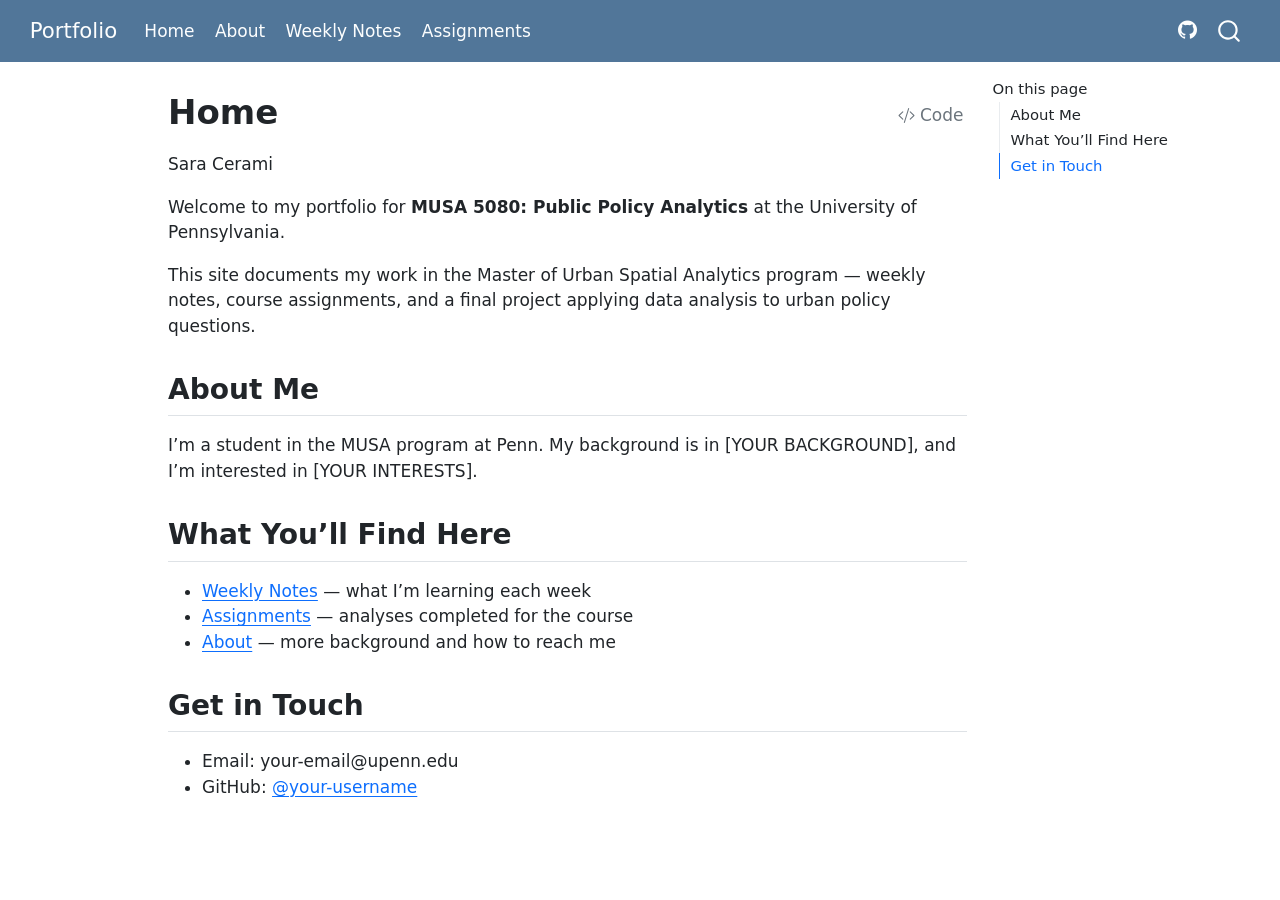
==== commit 6b4a3bb0: "Theme" ====
--- a/docs/index.html
+++ b/docs/index.html
@@ -80,7 +80,7 @@
 <link href="site_libs/quarto-html/quarto-syntax-highlighting-64a204ab8560d761af7679ceaba22944.css" rel="stylesheet" id="quarto-text-highlighting-styles">
 <script src="site_libs/bootstrap/bootstrap.min.js"></script>
 <link href="site_libs/bootstrap/bootstrap-icons.css" rel="stylesheet">
-<link href="site_libs/bootstrap/bootstrap-f81935b6d812ff415bc7ff7953bb4342.min.css" rel="stylesheet" append-hash="true" id="quarto-bootstrap" data-mode="light">
+<link href="site_libs/bootstrap/bootstrap-d0cfe7a3482e0d49a74229a8f3b76718.min.css" rel="stylesheet" append-hash="true" id="quarto-bootstrap" data-mode="light">
 <script id="quarto-search-options" type="application/json">{
   "location": "navbar",
   "copy-button": false,
